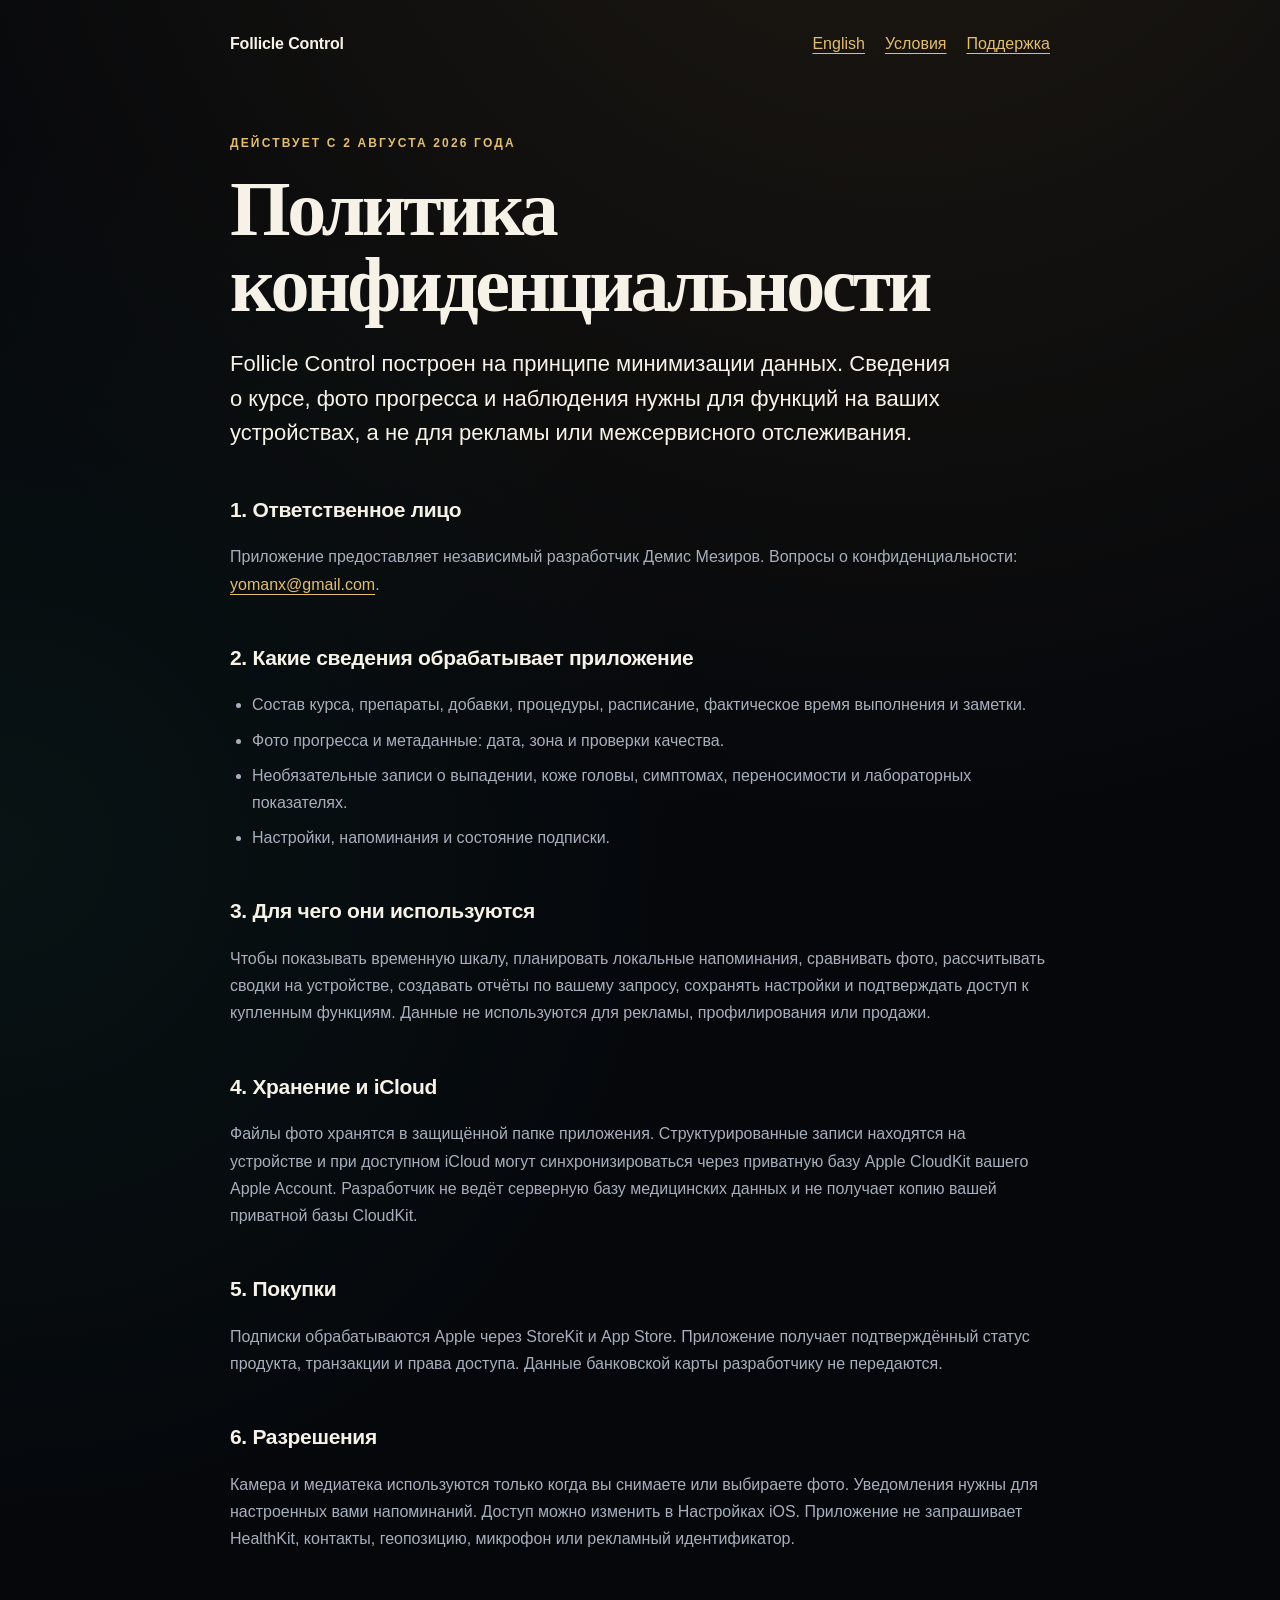
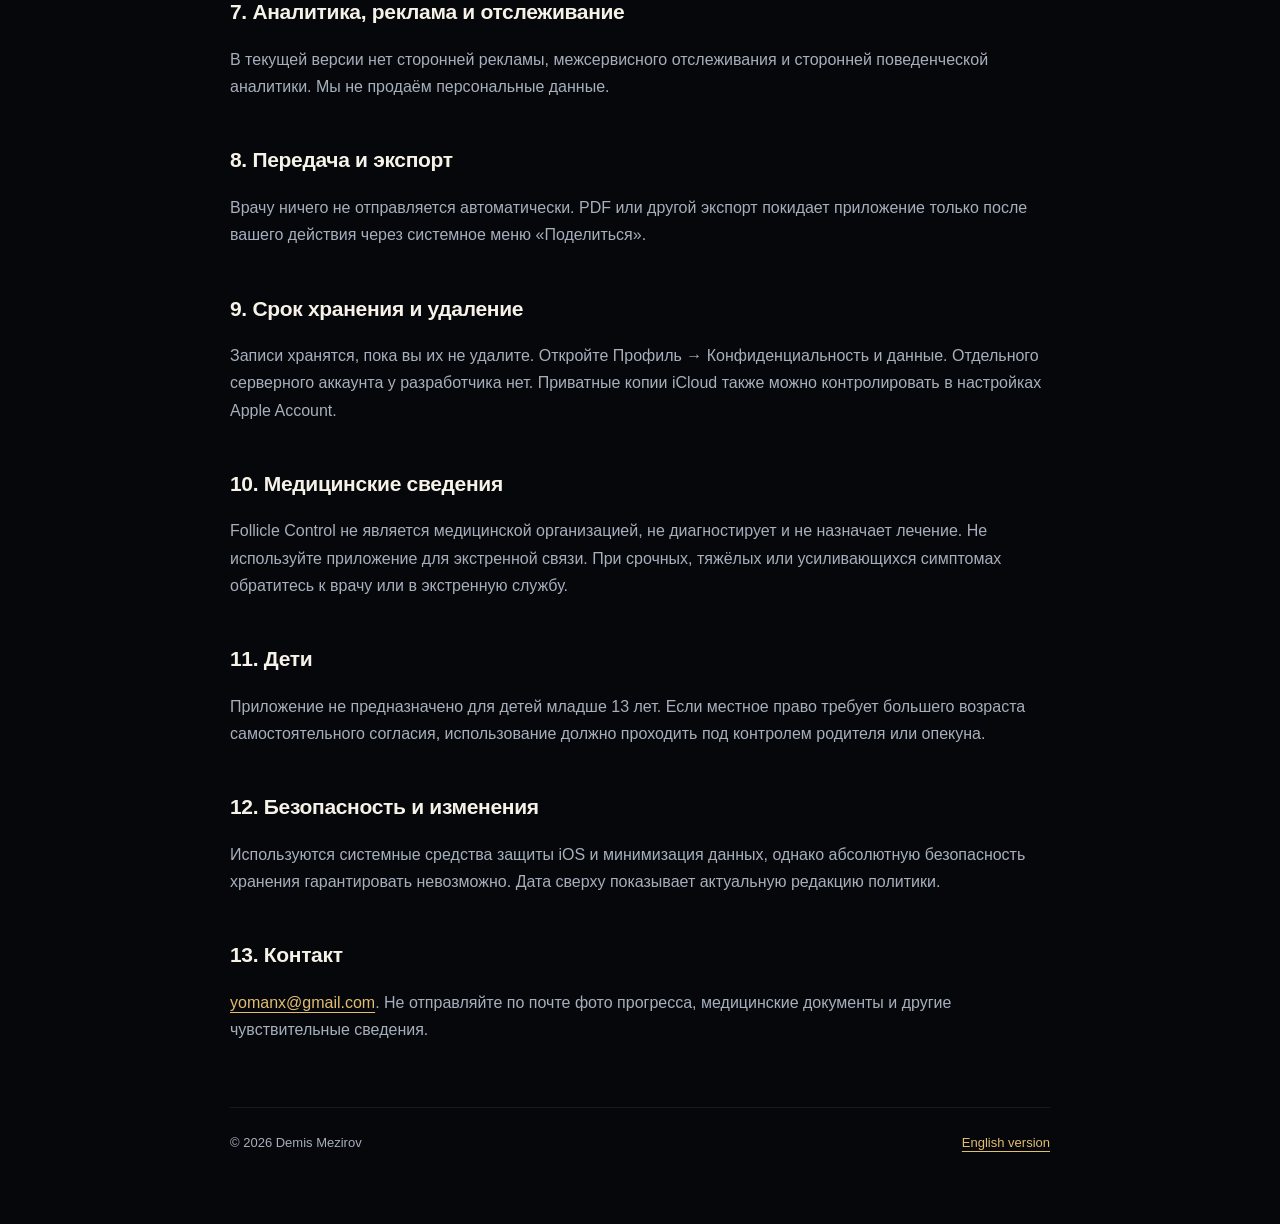
==== privacy-ru.html @ 1a79dfef "Expand legal, privacy, and support disclosures" ====
<!doctype html>
<html lang="ru">
<head><meta charset="utf-8"><meta name="viewport" content="width=device-width,initial-scale=1"><meta name="description" content="Политика конфиденциальности Follicle Control."><title>Политика конфиденциальности — Follicle Control</title><link rel="stylesheet" href="styles.css"></head>
<body><main class="document">
  <nav><a class="brand" href="index.html">Follicle Control</a><span class="nav-links"><a href="privacy.html">English</a><a href="terms-ru.html">Условия</a><a href="support-ru.html">Поддержка</a></span></nav>
  <div class="eyebrow">Действует с 2 августа 2026 года</div><h1>Политика конфиденциальности</h1>
  <p class="lead">Follicle Control построен на принципе минимизации данных. Сведения о курсе, фото прогресса и наблюдения нужны для функций на ваших устройствах, а не для рекламы или межсервисного отслеживания.</p>
  <h2>1. Ответственное лицо</h2><p>Приложение предоставляет независимый разработчик Демис Мезиров. Вопросы о конфиденциальности: <a href="mailto:yomanx@gmail.com?subject=Follicle%20Control%20privacy">yomanx@gmail.com</a>.</p>
  <h2>2. Какие сведения обрабатывает приложение</h2><ul><li>Состав курса, препараты, добавки, процедуры, расписание, фактическое время выполнения и заметки.</li><li>Фото прогресса и метаданные: дата, зона и проверки качества.</li><li>Необязательные записи о выпадении, коже головы, симптомах, переносимости и лабораторных показателях.</li><li>Настройки, напоминания и состояние подписки.</li></ul>
  <h2>3. Для чего они используются</h2><p>Чтобы показывать временную шкалу, планировать локальные напоминания, сравнивать фото, рассчитывать сводки на устройстве, создавать отчёты по вашему запросу, сохранять настройки и подтверждать доступ к купленным функциям. Данные не используются для рекламы, профилирования или продажи.</p>
  <h2>4. Хранение и iCloud</h2><p>Файлы фото хранятся в защищённой папке приложения. Структурированные записи находятся на устройстве и при доступном iCloud могут синхронизироваться через приватную базу Apple CloudKit вашего Apple Account. Разработчик не ведёт серверную базу медицинских данных и не получает копию вашей приватной базы CloudKit.</p>
  <h2>5. Покупки</h2><p>Подписки обрабатываются Apple через StoreKit и App Store. Приложение получает подтверждённый статус продукта, транзакции и права доступа. Данные банковской карты разработчику не передаются.</p>
  <h2>6. Разрешения</h2><p>Камера и медиатека используются только когда вы снимаете или выбираете фото. Уведомления нужны для настроенных вами напоминаний. Доступ можно изменить в Настройках iOS. Приложение не запрашивает HealthKit, контакты, геопозицию, микрофон или рекламный идентификатор.</p>
  <h2>7. Аналитика, реклама и отслеживание</h2><p>В текущей версии нет сторонней рекламы, межсервисного отслеживания и сторонней поведенческой аналитики. Мы не продаём персональные данные.</p>
  <h2>8. Передача и экспорт</h2><p>Врачу ничего не отправляется автоматически. PDF или другой экспорт покидает приложение только после вашего действия через системное меню «Поделиться».</p>
  <h2>9. Срок хранения и удаление</h2><p>Записи хранятся, пока вы их не удалите. Откройте Профиль → Конфиденциальность и данные. Отдельного серверного аккаунта у разработчика нет. Приватные копии iCloud также можно контролировать в настройках Apple Account.</p>
  <h2>10. Медицинские сведения</h2><p>Follicle Control не является медицинской организацией, не диагностирует и не назначает лечение. Не используйте приложение для экстренной связи. При срочных, тяжёлых или усиливающихся симптомах обратитесь к врачу или в экстренную службу.</p>
  <h2>11. Дети</h2><p>Приложение не предназначено для детей младше 13 лет. Если местное право требует большего возраста самостоятельного согласия, использование должно проходить под контролем родителя или опекуна.</p>
  <h2>12. Безопасность и изменения</h2><p>Используются системные средства защиты iOS и минимизация данных, однако абсолютную безопасность хранения гарантировать невозможно. Дата сверху показывает актуальную редакцию политики.</p>
  <h2>13. Контакт</h2><p><a href="mailto:yomanx@gmail.com?subject=Follicle%20Control%20privacy">yomanx@gmail.com</a>. Не отправляйте по почте фото прогресса, медицинские документы и другие чувствительные сведения.</p>
  <footer><span>© 2026 Demis Mezirov</span><span><a href="privacy.html">English version</a></span></footer>
</main></body></html>
---- styles.css ----
:root {
  color-scheme: dark;
  --bg: #05070b;
  --surface: #0d131e;
  --surface-2: #121b29;
  --text: #f7f2e8;
  --muted: #a7afbc;
  --gold: #e2bd70;
  --gold-2: #8e6b32;
  --emerald: #39c58b;
  --line: rgba(226, 189, 112, .20);
}
* { box-sizing: border-box; }
html { scroll-behavior: smooth; }
body {
  margin: 0;
  min-height: 100vh;
  font: 16px/1.7 -apple-system, BlinkMacSystemFont, "SF Pro Text", "Segoe UI", sans-serif;
  background:
    radial-gradient(circle at 70% -10%, rgba(142, 107, 50, .19), transparent 35%),
    radial-gradient(circle at 0 30%, rgba(23, 77, 65, .17), transparent 30%),
    var(--bg);
  color: var(--text);
}
body::before {
  content: "";
  position: fixed;
  inset: 0;
  pointer-events: none;
  opacity: .25;
  background-image: linear-gradient(rgba(255,255,255,.018) 1px, transparent 1px), linear-gradient(90deg, rgba(255,255,255,.018) 1px, transparent 1px);
  background-size: 42px 42px;
  mask-image: linear-gradient(to bottom, black, transparent 75%);
}
main { width: min(1040px, calc(100% - 36px)); margin: 0 auto; padding: 30px 0 70px; position: relative; }
main.document { width: min(820px, calc(100% - 36px)); }
nav { display: flex; align-items: center; justify-content: space-between; gap: 20px; margin-bottom: 76px; }
.brand { color: var(--text); font-weight: 700; text-decoration: none; letter-spacing: -.01em; }
.nav-links { display: flex; flex-wrap: wrap; gap: 20px; justify-content: flex-end; }
a { color: var(--gold); text-underline-offset: 4px; }
.hero { max-width: 830px; padding: 44px 0 64px; }
.eyebrow { color: var(--gold); text-transform: uppercase; letter-spacing: .18em; font-size: 12px; font-weight: 750; }
h1 { font: 600 clamp(43px, 8vw, 78px)/.98 ui-serif, Georgia, serif; letter-spacing: -.045em; margin: 17px 0 24px; }
h1 span { color: var(--gold); }
h2 { margin: 42px 0 10px; font-size: 21px; letter-spacing: -.015em; }
p, li { color: var(--muted); }
.lead { font-size: clamp(18px, 2.5vw, 22px); line-height: 1.55; color: var(--text); max-width: 720px; }
.actions { display: flex; flex-wrap: wrap; gap: 12px; margin: 30px 0 4px; }
.button { display: inline-flex; align-items: center; min-height: 48px; padding: 0 20px; border-radius: 999px; background: var(--gold); color: #191307; font-weight: 700; text-decoration: none; }
.button.secondary { color: var(--text); background: rgba(255,255,255,.055); border: 1px solid rgba(255,255,255,.11); }
.grid { display: grid; grid-template-columns: repeat(3, 1fr); gap: 14px; margin: 10px 0 54px; }
.card { padding: 25px; border: 1px solid var(--line); border-radius: 24px; background: linear-gradient(145deg, rgba(18,27,41,.91), rgba(8,12,19,.88)); box-shadow: 0 20px 70px rgba(0,0,0,.20); }
.card h2 { margin-top: 18px; }
.number { color: var(--emerald); font: 700 12px/1 monospace; letter-spacing: .14em; }
.notice { margin: 34px 0; padding: 20px 22px; border: 1px solid var(--line); border-left: 3px solid var(--gold); background: rgba(226, 189, 112, .07); border-radius: 12px; }
.notice p { margin-bottom: 0; }
.language { margin-top: 50px; color: var(--muted); }
footer { display: flex; justify-content: space-between; gap: 20px; margin-top: 64px; padding-top: 24px; border-top: 1px solid rgba(255,255,255,.08); color: var(--muted); font-size: 13px; }
.document ul { padding-left: 22px; }
.document li + li { margin-top: 8px; }
@media (max-width: 720px) {
  nav { align-items: flex-start; margin-bottom: 45px; }
  .nav-links { gap: 11px 15px; font-size: 14px; }
  .hero { padding-top: 20px; }
  .grid { grid-template-columns: 1fr; }
  footer { flex-direction: column; }
}
@media (prefers-reduced-motion: no-preference) {
  .card, .button { transition: transform .22s ease, border-color .22s ease, background .22s ease; }
  .card:hover { transform: translateY(-3px); border-color: rgba(226,189,112,.38); }
  .button:hover { transform: translateY(-1px); }
}
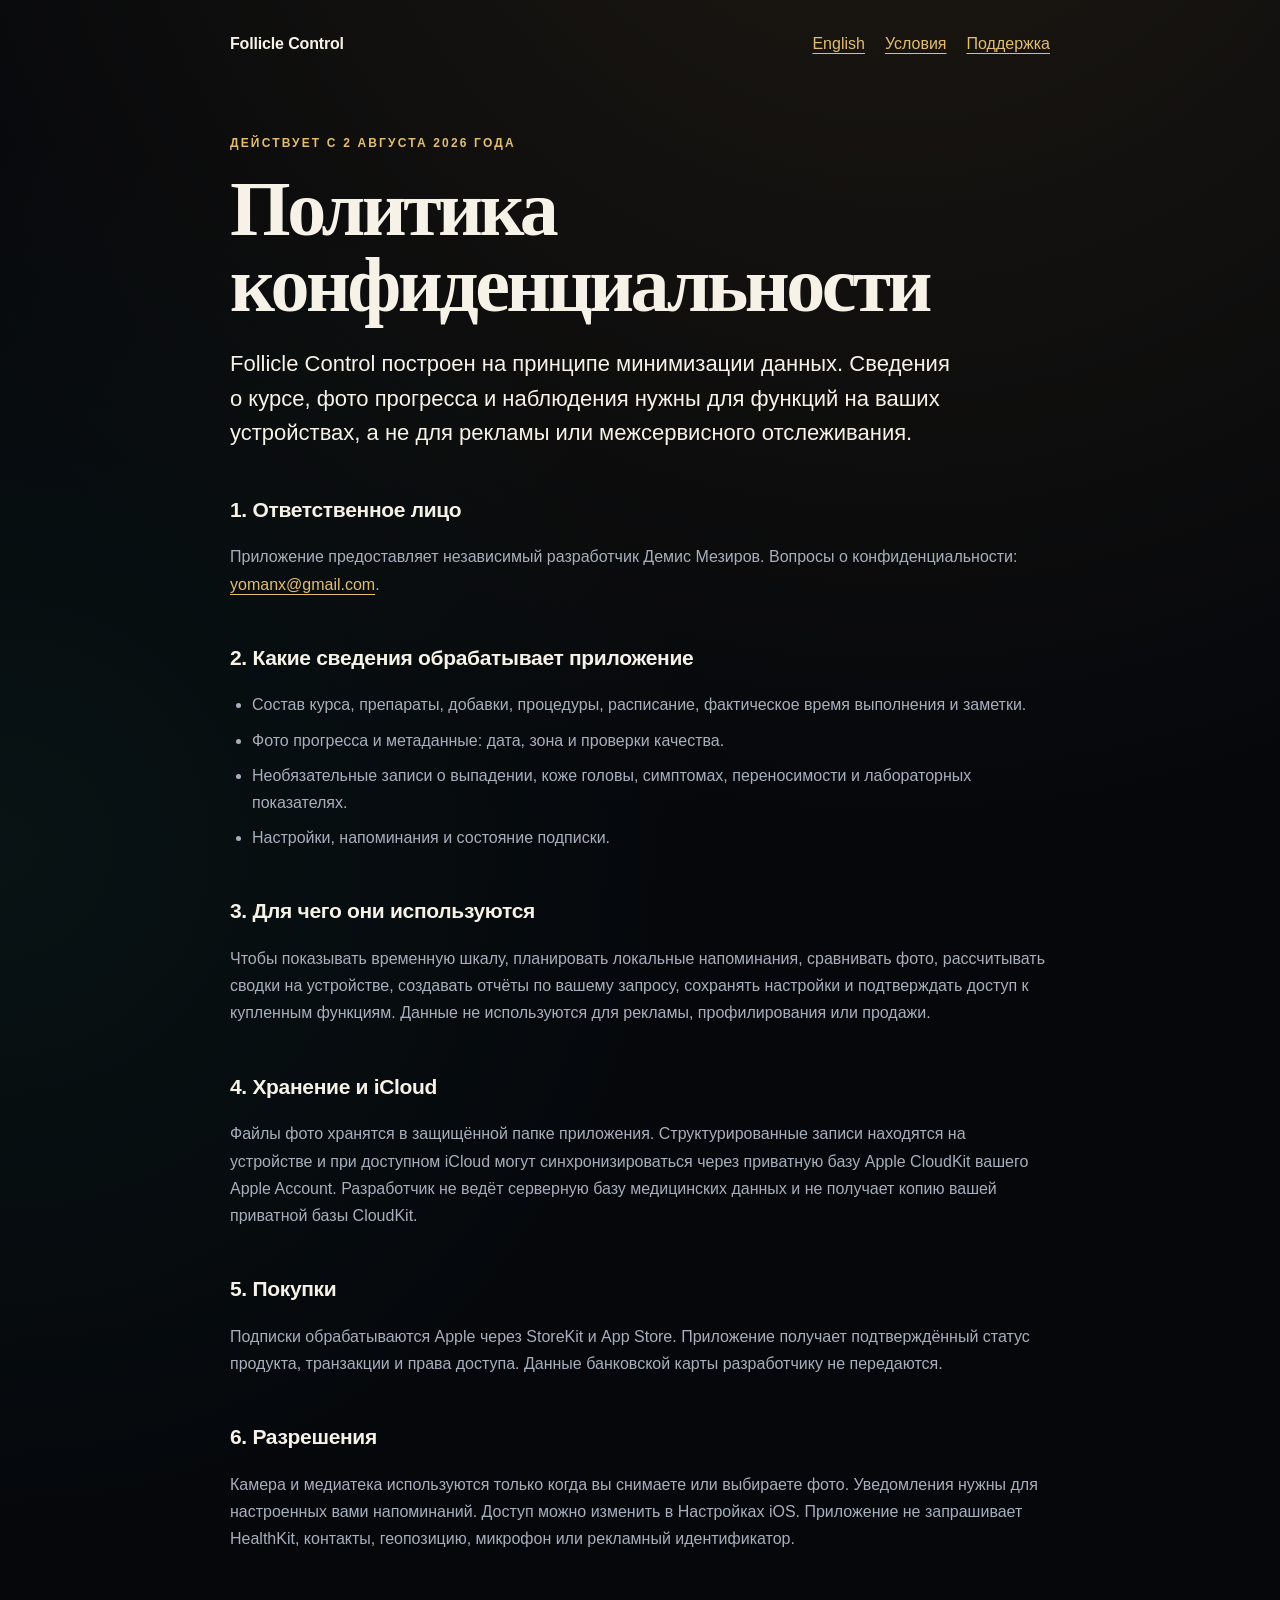
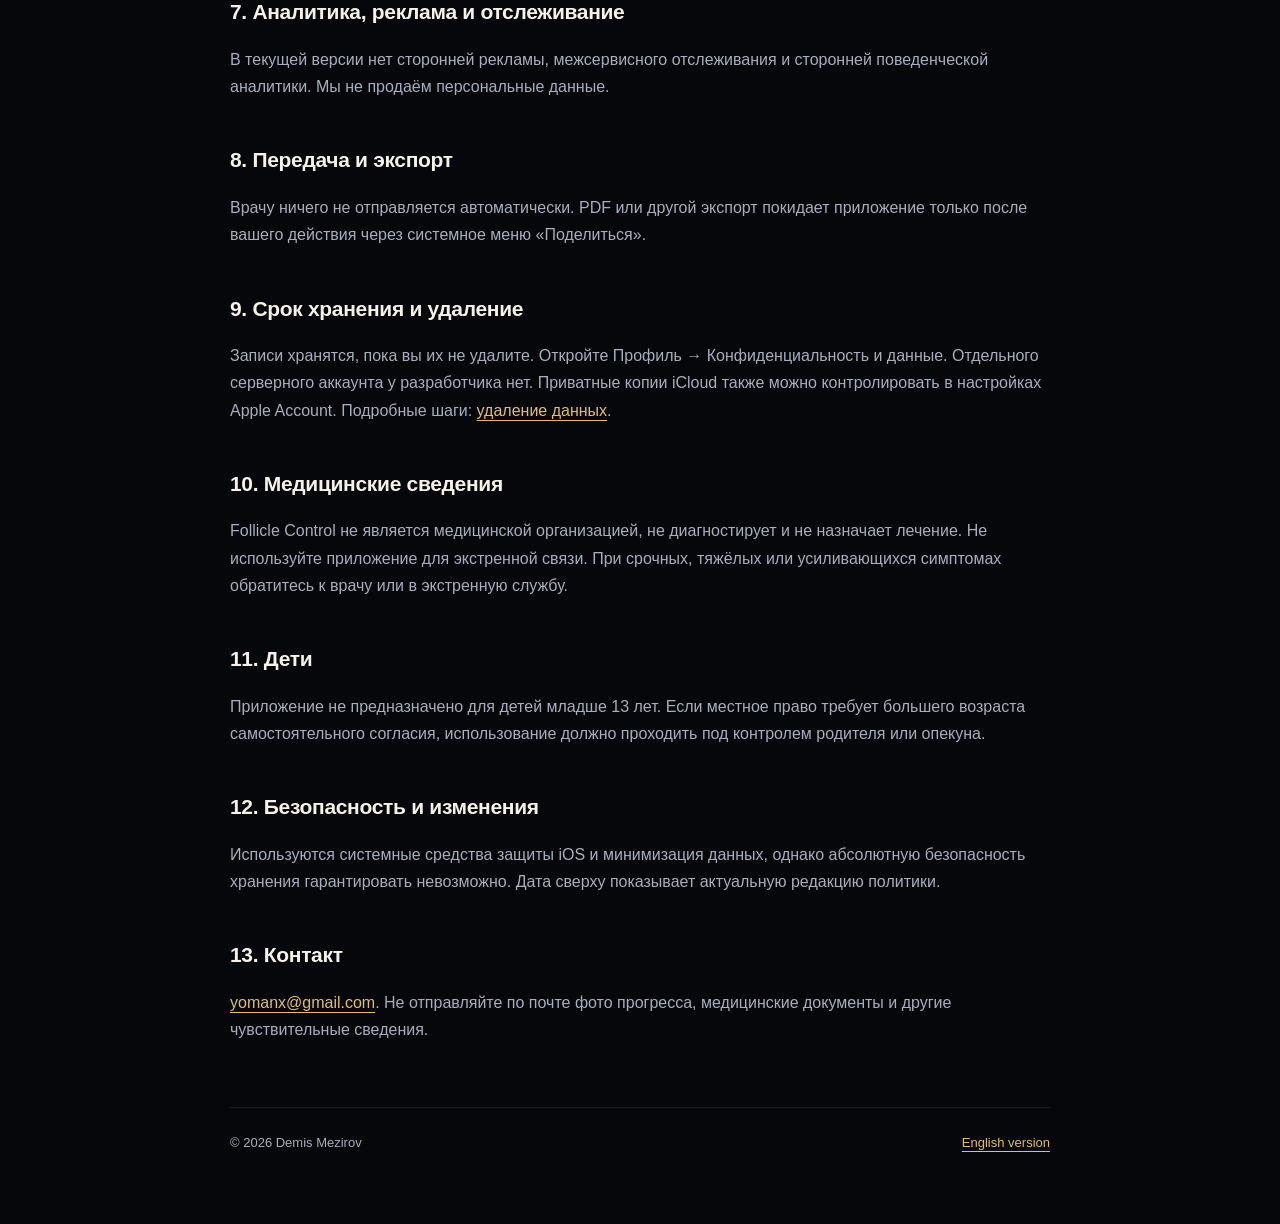
==== commit 43f6ef9f: "Add Russian data deletion guidance" ====
--- a/privacy-ru.html
+++ b/privacy-ru.html
@@ -13,7 +13,7 @@
   <h2>6. Разрешения</h2><p>Камера и медиатека используются только когда вы снимаете или выбираете фото. Уведомления нужны для настроенных вами напоминаний. Доступ можно изменить в Настройках iOS. Приложение не запрашивает HealthKit, контакты, геопозицию, микрофон или рекламный идентификатор.</p>
   <h2>7. Аналитика, реклама и отслеживание</h2><p>В текущей версии нет сторонней рекламы, межсервисного отслеживания и сторонней поведенческой аналитики. Мы не продаём персональные данные.</p>
   <h2>8. Передача и экспорт</h2><p>Врачу ничего не отправляется автоматически. PDF или другой экспорт покидает приложение только после вашего действия через системное меню «Поделиться».</p>
-  <h2>9. Срок хранения и удаление</h2><p>Записи хранятся, пока вы их не удалите. Откройте Профиль → Конфиденциальность и данные. Отдельного серверного аккаунта у разработчика нет. Приватные копии iCloud также можно контролировать в настройках Apple Account.</p>
+  <h2>9. Срок хранения и удаление</h2><p>Записи хранятся, пока вы их не удалите. Откройте Профиль → Конфиденциальность и данные. Отдельного серверного аккаунта у разработчика нет. Приватные копии iCloud также можно контролировать в настройках Apple Account. Подробные шаги: <a href="data-deletion-ru.html">удаление данных</a>.</p>
   <h2>10. Медицинские сведения</h2><p>Follicle Control не является медицинской организацией, не диагностирует и не назначает лечение. Не используйте приложение для экстренной связи. При срочных, тяжёлых или усиливающихся симптомах обратитесь к врачу или в экстренную службу.</p>
   <h2>11. Дети</h2><p>Приложение не предназначено для детей младше 13 лет. Если местное право требует большего возраста самостоятельного согласия, использование должно проходить под контролем родителя или опекуна.</p>
   <h2>12. Безопасность и изменения</h2><p>Используются системные средства защиты iOS и минимизация данных, однако абсолютную безопасность хранения гарантировать невозможно. Дата сверху показывает актуальную редакцию политики.</p>
